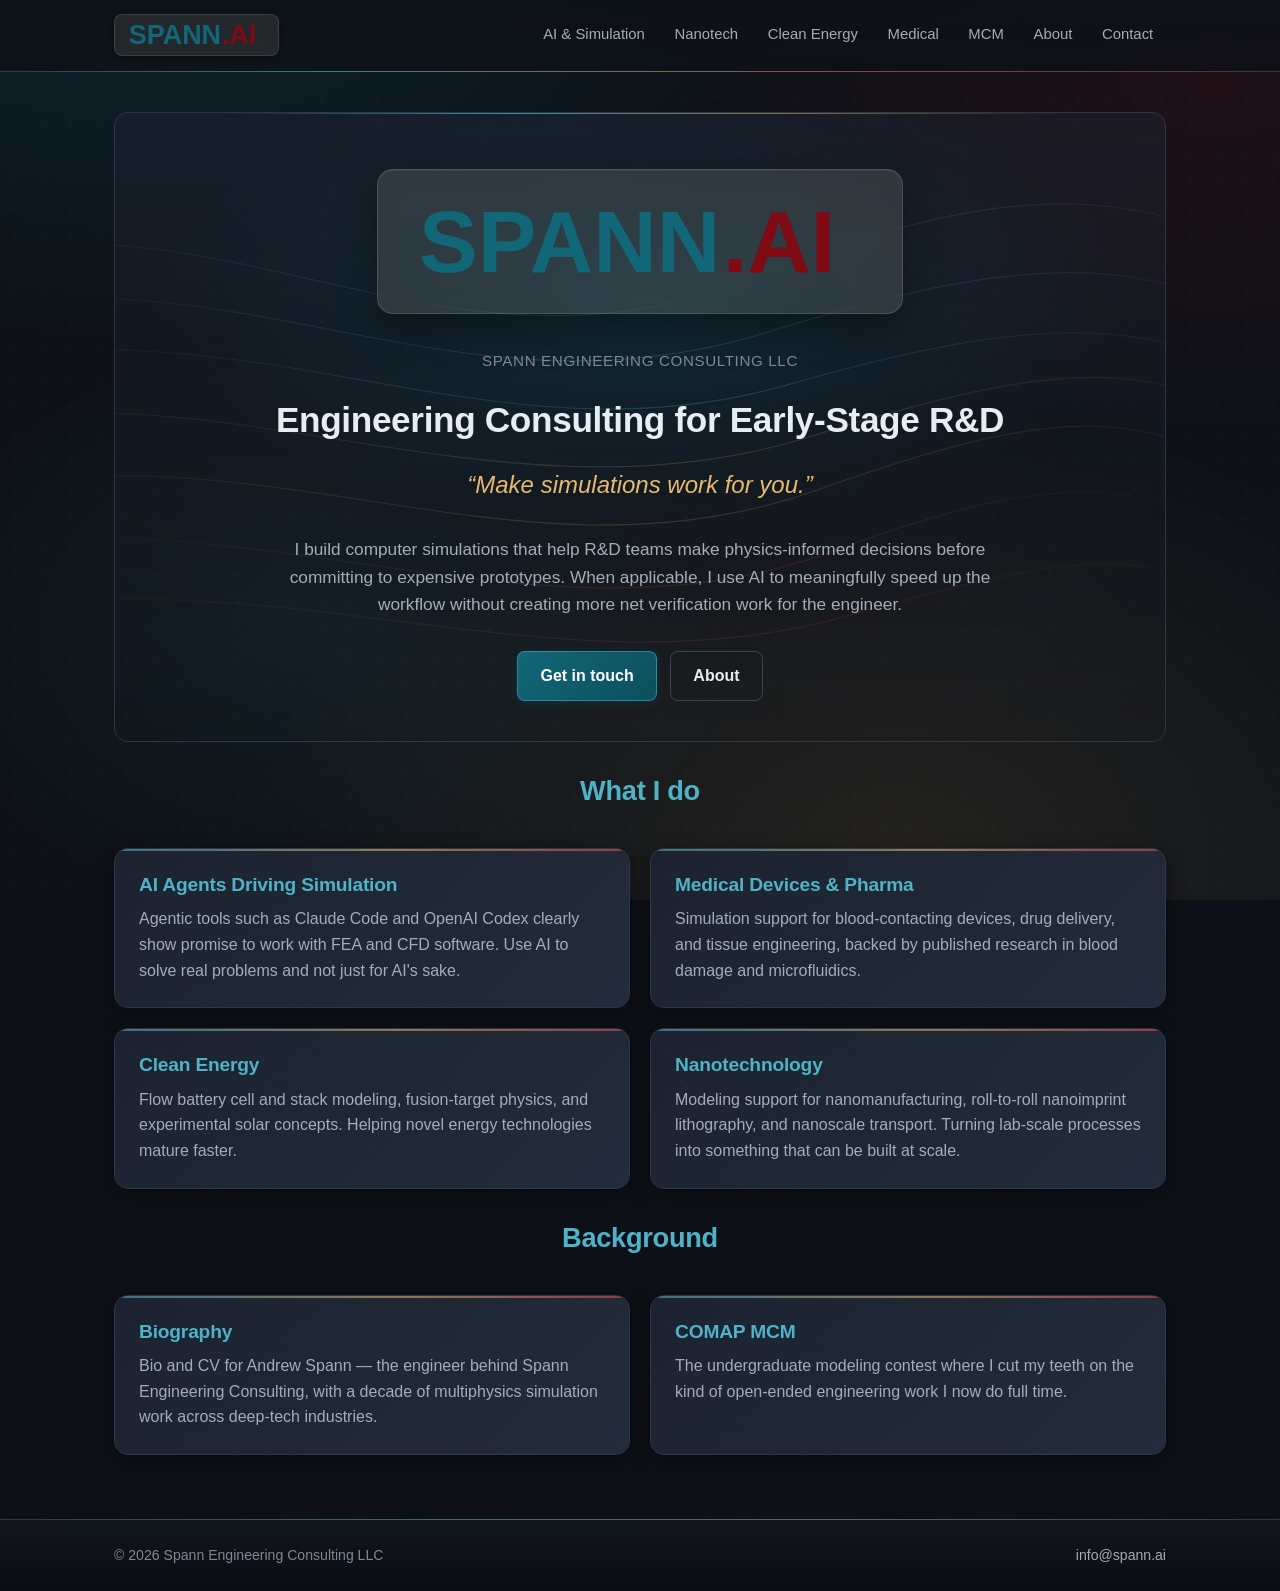
==== index.html @ ead21c47 "Add files via upload Spann.ai website First Version" ====
<!DOCTYPE html>
<html lang="en">
<head>
  <meta charset="UTF-8">
  <meta name="viewport" content="width=device-width, initial-scale=1.0">
  <meta name="description" content="Spann Engineering Consulting LLC offers engineering consulting services creating computer simulations for early-stage R&D. Make simulations work for you.">
  <title>Spann Engineering Consulting LLC &mdash; Simulations for Early-Stage R&amp;D</title>
  <link rel="icon" type="image/svg+xml" href="assets/favicon.svg">
  <link rel="stylesheet" href="css/style.css">
</head>
<body>
  <header class="site-header">
    <div class="header-inner">
      <a href="index.html" class="logo-link" aria-label="Spann Engineering home">
        <img src="assets/logo.svg" alt="SPANN.AI">
      </a>
      <nav class="primary" aria-label="Primary">
        <a href="ai-simulation.html">AI &amp; Simulation</a>
        <a href="nanotechnology.html">Nanotech</a>
        <a href="energy.html">Clean Energy</a>
        <a href="medical.html">Medical</a>
        <a href="mcm.html">MCM</a>
        <a href="about.html">About</a>
        <a href="contact.html">Contact</a>
      </nav>
    </div>
  </header>

  <main>
    <section class="hero">
      <div class="hero-logo-wrap">
        <img src="assets/logo.svg" alt="SPANN.AI logo" class="hero-logo">
      </div>
      <p class="legal-name">Spann Engineering Consulting LLC</p>
      <h1>Engineering Consulting for Early-Stage R&amp;D</h1>
      <p class="tagline">&ldquo;Make simulations work for you.&rdquo;</p>
      <p class="intro">
        I build computer simulations that help R&amp;D teams make physics-informed decisions 
		before committing to expensive prototypes. When applicable, I use AI to meaningfully
		speed up the workflow without creating more net verification work for the engineer.
      </p>
      <div class="btn-row" style="justify-content: center;">
        <a href="contact.html" class="btn">Get in touch</a>
        <a href="about.html" class="btn secondary">About</a>
      </div>
    </section>

    <section>
      <h2 style="text-align: center;">What I do</h2>
      <div class="card-grid cols-2">
        <a href="ai-simulation.html" class="card">
          <span class="card-top" aria-hidden="true"></span>
          <h3>AI Agents Driving Simulation</h3>
          <p>Agentic tools such as Claude Code and OpenAI Codex clearly show promise 
		  to work with FEA and CFD software. Use AI to solve real problems and not just for AI's sake.</p>
        </a>
        <a href="medical.html" class="card">
          <span class="card-top" aria-hidden="true"></span>
          <h3>Medical Devices &amp; Pharma</h3>
          <p>Simulation support for blood-contacting devices, drug delivery,
          and tissue engineering, backed by published research in blood damage
          and microfluidics.</p>
        </a>
        <a href="energy.html" class="card">
          <span class="card-top" aria-hidden="true"></span>
          <h3>Clean Energy</h3>
          <p>Flow battery cell and stack modeling, fusion-target physics, and
          experimental solar concepts. Helping novel energy technologies
          mature faster.</p>
        </a>
        <a href="nanotechnology.html" class="card">
          <span class="card-top" aria-hidden="true"></span>
          <h3>Nanotechnology</h3>
          <p>Modeling support for nanomanufacturing, roll-to-roll nanoimprint
          lithography, and nanoscale transport. Turning lab-scale
          processes into something that can be built at scale.</p>
        </a>
      </div>
    </section>

    <section>
      <h2 style="text-align: center;">Background</h2>
      <div class="card-grid cols-2">
        <a href="about.html" class="card">
          <span class="card-top" aria-hidden="true"></span>
          <h3>Biography</h3>
          <p>Bio and CV for Andrew Spann &mdash; the engineer behind Spann
          Engineering Consulting, with a decade of multiphysics simulation
          work across deep-tech industries.</p>
        </a>
        <a href="mcm.html" class="card">
          <span class="card-top" aria-hidden="true"></span>
          <h3>COMAP MCM</h3>
          <p>The undergraduate modeling contest where I cut my teeth on the
          kind of open-ended engineering work I now do full time.</p>
        </a>
      </div>
    </section>
  </main>

  <footer class="site-footer">
    <div class="footer-inner">
      <span>&copy; 2026 Spann Engineering Consulting LLC</span>
      <a href="mailto:info@spann.ai">info@spann.ai</a>
    </div>
  </footer>
</body>
</html>
---- css/style.css ----
:root {
  --bg: #0d1117;
  --bg-deep: #080b10;
  --bg-elevated: #161b22;
  --bg-card: #1c2230;
  --bg-card-grad: #232c3a;
  --bg-hover: #28303f;
  --border: #2d3748;
  --border-light: #3a4556;
  --text: #e6edf3;
  --text-muted: #a3adba;
  --text-dim: #7d8896;
  --brand-teal: #116677;
  --brand-teal-bright: #4FB3C7;
  --brand-red: #800A14;
  --brand-red-bright: #E54B5C;
  --accent: #E8B86D;
  --accent-dim: #b8924f;
  --max-width: 1100px;
  --radius: 8px;
  --radius-lg: 14px;
  --shadow-card: 0 6px 20px rgba(0, 0, 0, 0.45);
  --shadow-card-hover: 0 10px 30px rgba(79, 179, 199, 0.18), 0 4px 12px rgba(0, 0, 0, 0.5);
}

* { box-sizing: border-box; margin: 0; padding: 0; }

html { scroll-behavior: smooth; }

body {
  background-color: var(--bg);
  /* Layered backgrounds: subtle dot grid + multi-color gradient mesh */
  background-image:
    url("data:image/svg+xml;utf8,<svg xmlns='http://www.w3.org/2000/svg' width='28' height='28'><circle cx='14' cy='14' r='0.7' fill='%234FB3C7' opacity='0.18'/></svg>"),
    radial-gradient(ellipse 1100px 700px at 12% -8%, rgba(17, 102, 119, 0.22), transparent 60%),
    radial-gradient(ellipse 900px 600px at 95% 8%, rgba(128, 10, 20, 0.16), transparent 60%),
    radial-gradient(ellipse 1000px 700px at 70% 95%, rgba(232, 184, 109, 0.10), transparent 65%),
    radial-gradient(ellipse 700px 500px at 25% 70%, rgba(79, 179, 199, 0.08), transparent 60%);
  background-attachment: fixed;
  color: var(--text);
  font-family: -apple-system, BlinkMacSystemFont, "Segoe UI", Roboto, "Helvetica Neue", Arial, sans-serif;
  line-height: 1.6;
  min-height: 100vh;
  display: flex;
  flex-direction: column;
}

a {
  color: var(--brand-teal-bright);
  text-decoration: none;
  transition: color 0.15s ease;
}
a:hover { color: var(--accent); text-decoration: underline; }

h1, h2, h3, h4 {
  color: var(--text);
  line-height: 1.25;
  font-weight: 700;
  letter-spacing: -0.01em;
}

h1 { font-size: 2.4rem; margin-bottom: 1rem; }
h2 { font-size: 1.7rem; margin: 2rem 0 1rem; color: var(--brand-teal-bright); }
h3 { font-size: 1.2rem; margin: 1.5rem 0 0.6rem; color: var(--accent); }

p { margin-bottom: 1rem; color: var(--text-muted); }

ul, ol { margin: 0.5rem 0 1.2rem 1.4rem; color: var(--text-muted); }
li { margin-bottom: 0.4rem; }

code {
  background: var(--bg-elevated);
  border: 1px solid var(--border);
  border-radius: 4px;
  padding: 0.1em 0.4em;
  font-family: "SF Mono", Consolas, "Liberation Mono", Menlo, monospace;
  font-size: 0.92em;
  color: var(--accent);
}

/* Header / Nav */
.site-header {
  border-bottom: 1px solid var(--border);
  background: linear-gradient(180deg, rgba(13, 17, 23, 0.88), rgba(13, 17, 23, 0.78));
  backdrop-filter: blur(10px);
  -webkit-backdrop-filter: blur(10px);
  position: sticky;
  top: 0;
  z-index: 50;
  /* thin gradient accent line under header */
  box-shadow: 0 1px 0 0 transparent;
}
.site-header::after {
  content: "";
  position: absolute;
  left: 0; right: 0; bottom: -1px;
  height: 1px;
  background: linear-gradient(90deg, transparent, rgba(79, 179, 199, 0.5), rgba(232, 184, 109, 0.4), rgba(229, 75, 92, 0.4), transparent);
}

.header-inner {
  max-width: var(--max-width);
  margin: 0 auto;
  padding: 0.9rem 1.5rem;
  display: flex;
  align-items: center;
  justify-content: space-between;
  flex-wrap: wrap;
  gap: 1rem;
}

/* Subtle frosted backdrop: semi-transparent cream tint over the dark page,
   with a soft blur of the pattern behind. Just enough to lift the dark
   brand colors off the near-black background. */
.logo-link {
  display: inline-flex;
  align-items: center;
  text-decoration: none;
  background: rgba(245, 238, 220, 0.10);
  -webkit-backdrop-filter: blur(6px);
  backdrop-filter: blur(6px);
  padding: 5px 11px;
  border-radius: 8px;
  border: 1px solid rgba(245, 238, 220, 0.12);
  box-shadow: 0 2px 6px rgba(0, 0, 0, 0.35);
  transition: background 0.18s ease, border-color 0.18s ease, transform 0.15s ease;
}
.logo-link:hover {
  text-decoration: none;
  background: rgba(245, 238, 220, 0.18);
  border-color: rgba(245, 238, 220, 0.22);
  transform: translateY(-1px);
}
.logo-link img { height: 30px; width: auto; display: block; }

nav.primary {
  display: flex;
  flex-wrap: wrap;
  gap: 0.25rem;
}

nav.primary a {
  color: var(--text-muted);
  font-size: 0.93rem;
  font-weight: 500;
  padding: 0.45rem 0.8rem;
  border-radius: 6px;
  transition: color 0.15s ease, background 0.15s ease;
}
nav.primary a:hover {
  color: var(--text);
  background: var(--bg-card);
  text-decoration: none;
}
nav.primary a.active {
  color: var(--brand-teal-bright);
  background: var(--bg-card);
}

/* Layout */
main {
  flex: 1;
  max-width: var(--max-width);
  width: 100%;
  margin: 0 auto;
  padding: 2.5rem 1.5rem 3rem;
  position: relative;
}

/* Hero (landing page) */
.hero {
  position: relative;
  text-align: center;
  padding: 3.5rem 1rem 2.5rem;
  margin-bottom: 1rem;
  border-radius: var(--radius-lg);
  overflow: hidden;
  background:
    radial-gradient(ellipse 700px 320px at 50% 30%, rgba(17, 102, 119, 0.22), transparent 70%),
    linear-gradient(180deg, rgba(28, 34, 48, 0.55), rgba(13, 17, 23, 0.0));
  border: 1px solid var(--border);
}
/* Decorative flow pattern behind the hero */
.hero::before {
  content: "";
  position: absolute;
  inset: 0;
  background-image: url("../assets/pattern-flow.svg");
  background-size: cover;
  background-position: center;
  opacity: 0.45;
  pointer-events: none;
  z-index: 0;
}
/* Soft top-edge gradient accent */
.hero::after {
  content: "";
  position: absolute;
  left: 10%; right: 10%; top: 0;
  height: 1px;
  background: linear-gradient(90deg, transparent, rgba(79, 179, 199, 0.7), rgba(232, 184, 109, 0.5), transparent);
}
.hero > * { position: relative; z-index: 1; }

/* Hero logo sits on a semi-transparent cream wash with a backdrop blur —
   subtle enough to feel like the logo is on the dark page, opaque enough
   that the dark brand colors (#116677 SPANN, #800A14 .AI) still read. */
.hero-logo-wrap {
  display: inline-block;
  background: rgba(245, 238, 220, 0.12);
  -webkit-backdrop-filter: blur(10px);
  backdrop-filter: blur(10px);
  border: 1px solid rgba(245, 238, 220, 0.14);
  border-radius: 16px;
  padding: 1.4rem 2rem;
  margin: 0 auto 1.75rem;
  box-shadow:
    0 14px 38px rgba(0, 0, 0, 0.4),
    inset 0 1px 0 rgba(255, 255, 255, 0.06);
}
.hero-logo {
  max-width: 460px;
  width: 100%;
  height: auto;
  display: block;
}
.hero h1 {
  font-size: 2.2rem;
  margin-bottom: 0.5rem;
  color: var(--text);
}
.hero .legal-name {
  color: var(--text-dim);
  font-size: 0.95rem;
  letter-spacing: 0.04em;
  text-transform: uppercase;
  margin-bottom: 1.5rem;
}
.tagline {
  font-size: 1.5rem;
  color: var(--accent);
  font-style: italic;
  margin: 1.5rem 0 2rem;
  font-weight: 500;
}
.intro {
  max-width: 720px;
  margin: 0 auto 2rem;
  font-size: 1.08rem;
  color: var(--text-muted);
}

/* Service cards grid (landing) */
.card-grid {
  display: grid;
  grid-template-columns: repeat(auto-fit, minmax(260px, 1fr));
  gap: 1.25rem;
  margin: 2.5rem 0 1rem;
}
/* Locked 2-column variant — used for the 2x2 "What I do" grid and the
   2-card "Background" row on the landing page. Collapses to a single
   column on narrow viewports for readability. */
.card-grid.cols-2 {
  grid-template-columns: repeat(2, minmax(0, 1fr));
}
@media (max-width: 600px) {
  .card-grid.cols-2 { grid-template-columns: 1fr; }
}

.card {
  position: relative;
  background:
    linear-gradient(135deg, var(--bg-card) 0%, var(--bg-card-grad) 100%);
  border: 1px solid var(--border);
  border-radius: var(--radius-lg);
  padding: 1.5rem;
  transition: transform 0.2s ease, border-color 0.2s ease, box-shadow 0.25s ease;
  display: block;
  color: inherit;
  text-decoration: none;
  box-shadow: var(--shadow-card);
  overflow: hidden;
  isolation: isolate; /* keep ::before/::after stacking clean */
}
/* Faint mesh texture inside cards */
.card::before {
  content: "";
  position: absolute;
  inset: 0;
  background-image: url("../assets/pattern-mesh.svg");
  background-size: 60px 52px;
  opacity: 0.18;
  pointer-events: none;
  z-index: 0;
  mask-image: linear-gradient(135deg, rgba(0,0,0,0.9), rgba(0,0,0,0.0) 70%);
  -webkit-mask-image: linear-gradient(135deg, rgba(0,0,0,0.9), rgba(0,0,0,0.0) 70%);
}
/* Hover highlight: a soft warm radial wash from top-right */
.card::after {
  content: "";
  position: absolute;
  inset: 0;
  background:
    radial-gradient(circle at 85% 0%, rgba(232, 184, 109, 0.14), transparent 55%),
    radial-gradient(circle at 0% 100%, rgba(79, 179, 199, 0.10), transparent 55%);
  opacity: 0;
  transition: opacity 0.25s ease;
  pointer-events: none;
  z-index: 0;
}
.card > * { position: relative; z-index: 1; }

.card:hover {
  text-decoration: none;
  transform: translateY(-3px);
  border-color: rgba(79, 179, 199, 0.65);
  box-shadow: var(--shadow-card-hover);
}
.card:hover::after { opacity: 1; }
.card h3 {
  margin-top: 0;
  color: var(--brand-teal-bright);
  transition: color 0.2s ease;
}
.card:hover h3 { color: var(--accent); }
.card p { color: var(--text-muted); margin-bottom: 0; }

/* Top gradient accent bar — a real element, since CSS pseudos are already
   used for the mesh texture and the hover wash. */
.card { background-clip: padding-box; }
.card-top {
  position: absolute;
  top: 0; left: 0; right: 0;
  height: 2px;
  background: linear-gradient(90deg, var(--brand-teal-bright), var(--accent) 55%, var(--brand-red-bright));
  opacity: 0.55;
  transition: opacity 0.2s ease;
  z-index: 2;
}
.card:hover .card-top { opacity: 1; }

/* Subpages */
.page-header {
  position: relative;
  border-bottom: 1px solid var(--border);
  padding: 0.4rem 1.5rem 1.4rem 1.5rem;
  margin: 0 -1.5rem 2rem -1.5rem;
  overflow: hidden;
}
.page-header::before {
  content: "";
  position: absolute;
  inset: 0;
  background-image: url("../assets/pattern-flow.svg");
  background-size: cover;
  background-position: center;
  opacity: 0.22;
  pointer-events: none;
  z-index: 0;
  mask-image: linear-gradient(180deg, rgba(0,0,0,1), rgba(0,0,0,0.0) 95%);
  -webkit-mask-image: linear-gradient(180deg, rgba(0,0,0,1), rgba(0,0,0,0.0) 95%);
}
.page-header > * { position: relative; z-index: 1; }

.page-header .eyebrow {
  color: var(--brand-red-bright);
  font-size: 0.85rem;
  font-weight: 600;
  letter-spacing: 0.1em;
  text-transform: uppercase;
  margin-bottom: 0.4rem;
}
.page-header h1 { margin-bottom: 0.4rem; }
.page-header .lead {
  font-size: 1.1rem;
  color: var(--text-muted);
  max-width: 720px;
}

.content {
  max-width: 760px;
}

.content section {
  margin-bottom: 2rem;
}

/* Highlight panel */
.panel {
  position: relative;
  background: linear-gradient(135deg, var(--bg-card), var(--bg-card-grad));
  border: 1px solid var(--border);
  border-left: 4px solid var(--brand-teal-bright);
  border-radius: var(--radius);
  padding: 1.2rem 1.4rem;
  margin: 1.5rem 0;
  box-shadow: 0 4px 12px rgba(0, 0, 0, 0.3);
  overflow: hidden;
}
.panel::before {
  content: "";
  position: absolute;
  inset: 0;
  background-image: url("../assets/pattern-mesh.svg");
  background-size: 60px 52px;
  opacity: 0.12;
  pointer-events: none;
  z-index: 0;
  mask-image: linear-gradient(135deg, rgba(0,0,0,0.9), rgba(0,0,0,0.0) 80%);
  -webkit-mask-image: linear-gradient(135deg, rgba(0,0,0,0.9), rgba(0,0,0,0.0) 80%);
}
.panel > * { position: relative; z-index: 1; }

.panel.accent { border-left-color: var(--accent); }
.panel.red { border-left-color: var(--brand-red-bright); }
.panel h3 { margin-top: 0; }
.panel p:last-child { margin-bottom: 0; }

/* Citation line inside a highlight panel */
.cite {
  font-size: 0.84rem;
  line-height: 1.5;
  color: var(--text-dim);
  margin-top: 0.7rem;
  padding-top: 0.6rem;
  border-top: 1px solid var(--border);
}
.cite em { color: var(--text-muted); }

/* CV / list blocks */
.cv-block {
  margin-bottom: 1.8rem;
}
.cv-block h3 {
  border-bottom: 1px solid var(--border);
  padding-bottom: 0.4rem;
  margin-bottom: 0.8rem;
  color: var(--brand-teal-bright);
}
.cv-entry {
  margin-bottom: 0.9rem;
}
.cv-entry .role {
  font-weight: 600;
  color: var(--text);
}
.cv-entry .meta {
  color: var(--text-dim);
  font-size: 0.9rem;
  margin-bottom: 0.2rem;
}

/* Contact */
.contact-card {
  position: relative;
  background: linear-gradient(135deg, var(--bg-card), var(--bg-card-grad));
  border: 1px solid var(--border);
  border-radius: var(--radius-lg);
  padding: 2rem;
  text-align: center;
  max-width: 520px;
  margin: 2rem auto;
  box-shadow: var(--shadow-card);
  overflow: hidden;
}
.contact-card::before {
  content: "";
  position: absolute;
  inset: 0;
  background-image: url("../assets/pattern-mesh.svg");
  background-size: 60px 52px;
  opacity: 0.15;
  pointer-events: none;
  mask-image: radial-gradient(circle at 50% 0%, rgba(0,0,0,0.85), rgba(0,0,0,0.0) 75%);
  -webkit-mask-image: radial-gradient(circle at 50% 0%, rgba(0,0,0,0.85), rgba(0,0,0,0.0) 75%);
}
.contact-card > * { position: relative; z-index: 1; }
.contact-card .email {
  display: inline-block;
  font-size: 1.4rem;
  font-weight: 600;
  color: var(--brand-teal-bright);
  margin: 1rem 0;
  word-break: break-all;
}
.contact-card .email:hover { color: var(--accent); }

/* Footer */
.site-footer {
  position: relative;
  border-top: 1px solid var(--border);
  background: linear-gradient(180deg, rgba(22, 27, 34, 0.6), rgba(8, 11, 16, 0.85));
  margin-top: auto;
}
.site-footer::before {
  content: "";
  position: absolute;
  left: 0; right: 0; top: -1px;
  height: 1px;
  background: linear-gradient(90deg, transparent, rgba(79, 179, 199, 0.4), rgba(232, 184, 109, 0.3), transparent);
}
.footer-inner {
  max-width: var(--max-width);
  margin: 0 auto;
  padding: 1.5rem;
  display: flex;
  flex-wrap: wrap;
  justify-content: space-between;
  align-items: center;
  gap: 1rem;
  color: var(--text-dim);
  font-size: 0.88rem;
}
.footer-inner a { color: var(--text-muted); }

/* Buttons / inline actions */
.btn {
  display: inline-block;
  background: linear-gradient(135deg, var(--brand-teal), #0d4f5d);
  color: #fff;
  padding: 0.7rem 1.4rem;
  border-radius: var(--radius);
  font-weight: 600;
  border: 1px solid rgba(79, 179, 199, 0.5);
  transition: background 0.18s ease, transform 0.15s ease, box-shadow 0.18s ease, border-color 0.18s ease;
  box-shadow: 0 2px 8px rgba(17, 102, 119, 0.25);
}
.btn:hover {
  background: linear-gradient(135deg, var(--brand-teal-bright), var(--brand-teal));
  color: #0d1117;
  text-decoration: none;
  transform: translateY(-1px);
  box-shadow: 0 4px 14px rgba(79, 179, 199, 0.35);
  border-color: var(--brand-teal-bright);
}
.btn.secondary {
  background: transparent;
  color: var(--text);
  border-color: var(--border-light);
  box-shadow: none;
}
.btn.secondary:hover {
  background: var(--bg-card);
  color: var(--accent);
  border-color: var(--accent);
  box-shadow: 0 4px 14px rgba(232, 184, 109, 0.2);
}

.btn-row {
  display: flex;
  flex-wrap: wrap;
  gap: 0.8rem;
  margin-top: 1.5rem;
}

/* Inline tags / chips */
.chip {
  display: inline-block;
  background: linear-gradient(135deg, var(--bg-elevated), var(--bg-card));
  border: 1px solid var(--border);
  border-radius: 999px;
  padding: 0.2rem 0.7rem;
  font-size: 0.82rem;
  color: var(--text-muted);
  margin: 0.15rem 0.2rem 0.15rem 0;
}

/* Code example block */
pre {
  background: var(--bg-elevated);
  border: 1px solid var(--border);
  border-radius: var(--radius);
  padding: 1rem 1.2rem;
  overflow-x: auto;
  font-size: 0.9rem;
  margin: 1rem 0;
  line-height: 1.5;
}
pre code {
  background: transparent;
  border: none;
  padding: 0;
  color: var(--text-muted);
}

/* Mobile */
@media (max-width: 640px) {
  h1 { font-size: 1.8rem; }
  .hero h1 { font-size: 1.6rem; }
  .tagline { font-size: 1.2rem; }
  main { padding: 1.5rem 1rem 2rem; }
  .header-inner { padding: 0.7rem 1rem; }
  nav.primary { gap: 0; }
  nav.primary a { padding: 0.4rem 0.55rem; font-size: 0.85rem; }
  .logo-link { padding: 4px 9px; }
  .logo-link img { height: 24px; }
  .hero-logo-wrap { padding: 1rem 1.4rem; border-radius: 12px; }
  .page-header { margin-left: -1rem; margin-right: -1rem; padding-left: 1rem; padding-right: 1rem; }
}

/* Respect reduced motion */
@media (prefers-reduced-motion: reduce) {
  * { transition: none !important; }
}
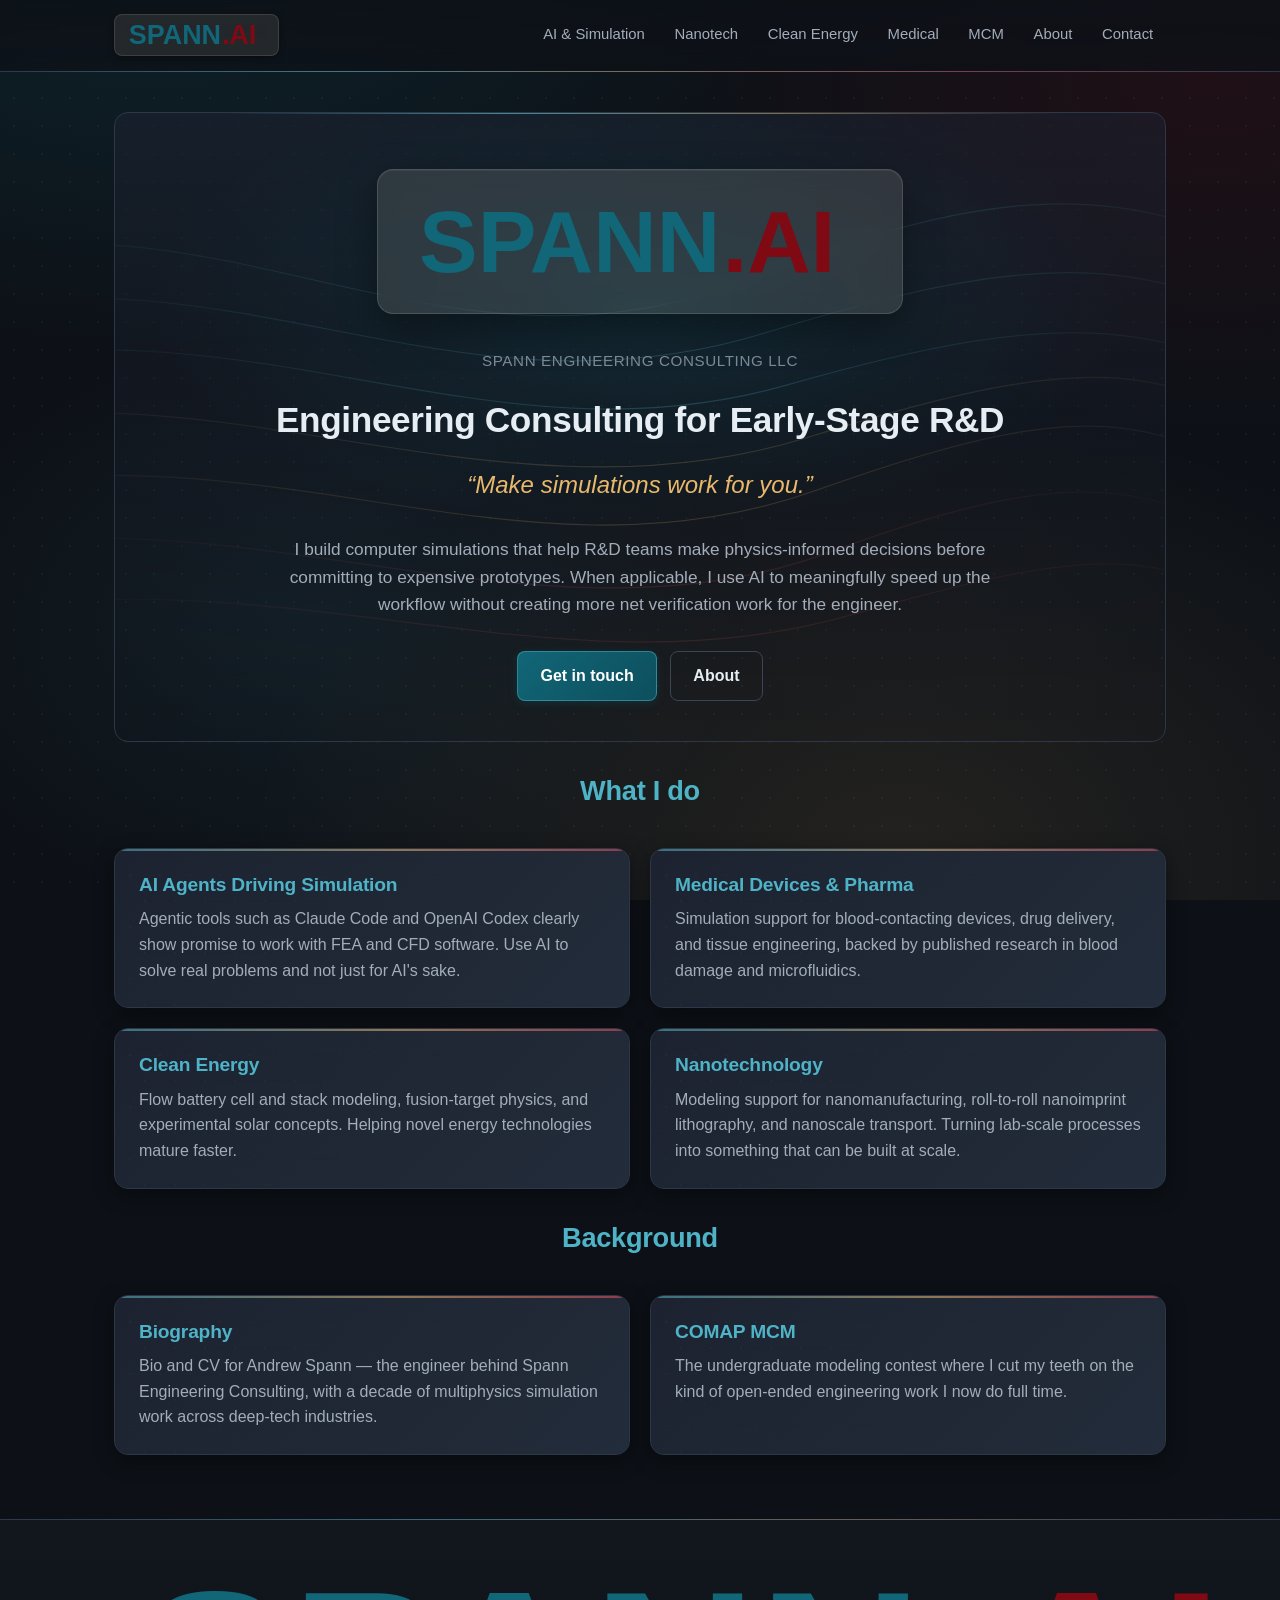
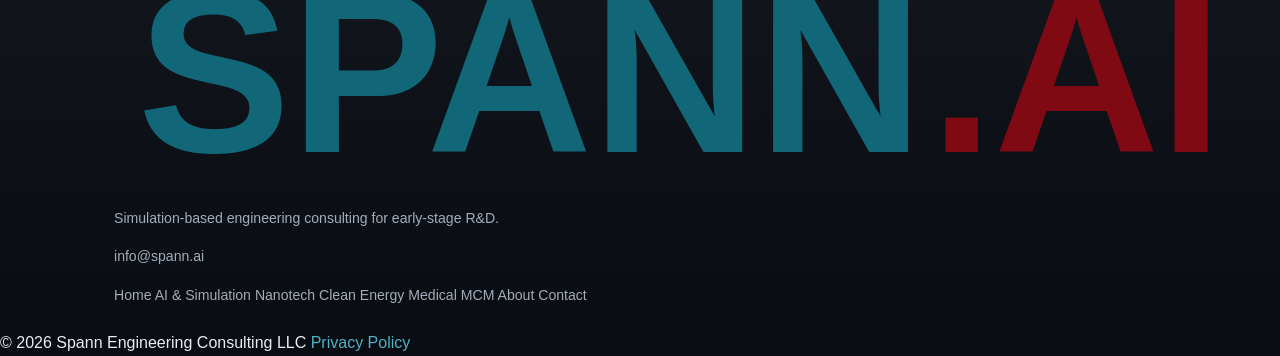
==== commit 36cba260: "Added Privacy Policy and Bottom Navigation Footer" ====
--- a/index.html
+++ b/index.html
@@ -100,8 +100,29 @@
 
   <footer class="site-footer">
     <div class="footer-inner">
-      <span>&copy; 2026 Spann Engineering Consulting LLC</span>
-      <a href="mailto:info@spann.ai">info@spann.ai</a>
+      <div class="footer-brand">
+        <a href="index.html" class="footer-logo" aria-label="Spann Engineering home">
+          <img src="assets/logo.svg" alt="SPANN.AI">
+        </a>
+        <p class="footer-tagline">Simulation-based engineering consulting for early-stage R&amp;D.</p>
+        <a href="mailto:info@spann.ai" class="footer-email">info@spann.ai</a>
+      </div>
+      <nav class="footer-nav" aria-label="Footer">
+        <a href="index.html">Home</a>
+        <a href="ai-simulation.html">AI &amp; Simulation</a>
+        <a href="nanotechnology.html">Nanotech</a>
+        <a href="energy.html">Clean Energy</a>
+        <a href="medical.html">Medical</a>
+        <a href="mcm.html">MCM</a>
+        <a href="about.html">About</a>
+        <a href="contact.html">Contact</a>
+      </nav>
+    </div>
+    <div class="footer-bottom">
+      <div class="footer-bottom-inner">
+        <span>&copy; 2026 Spann Engineering Consulting LLC</span>
+        <a href="privacy.html">Privacy Policy</a>
+      </div>
     </div>
   </footer>
 </body>
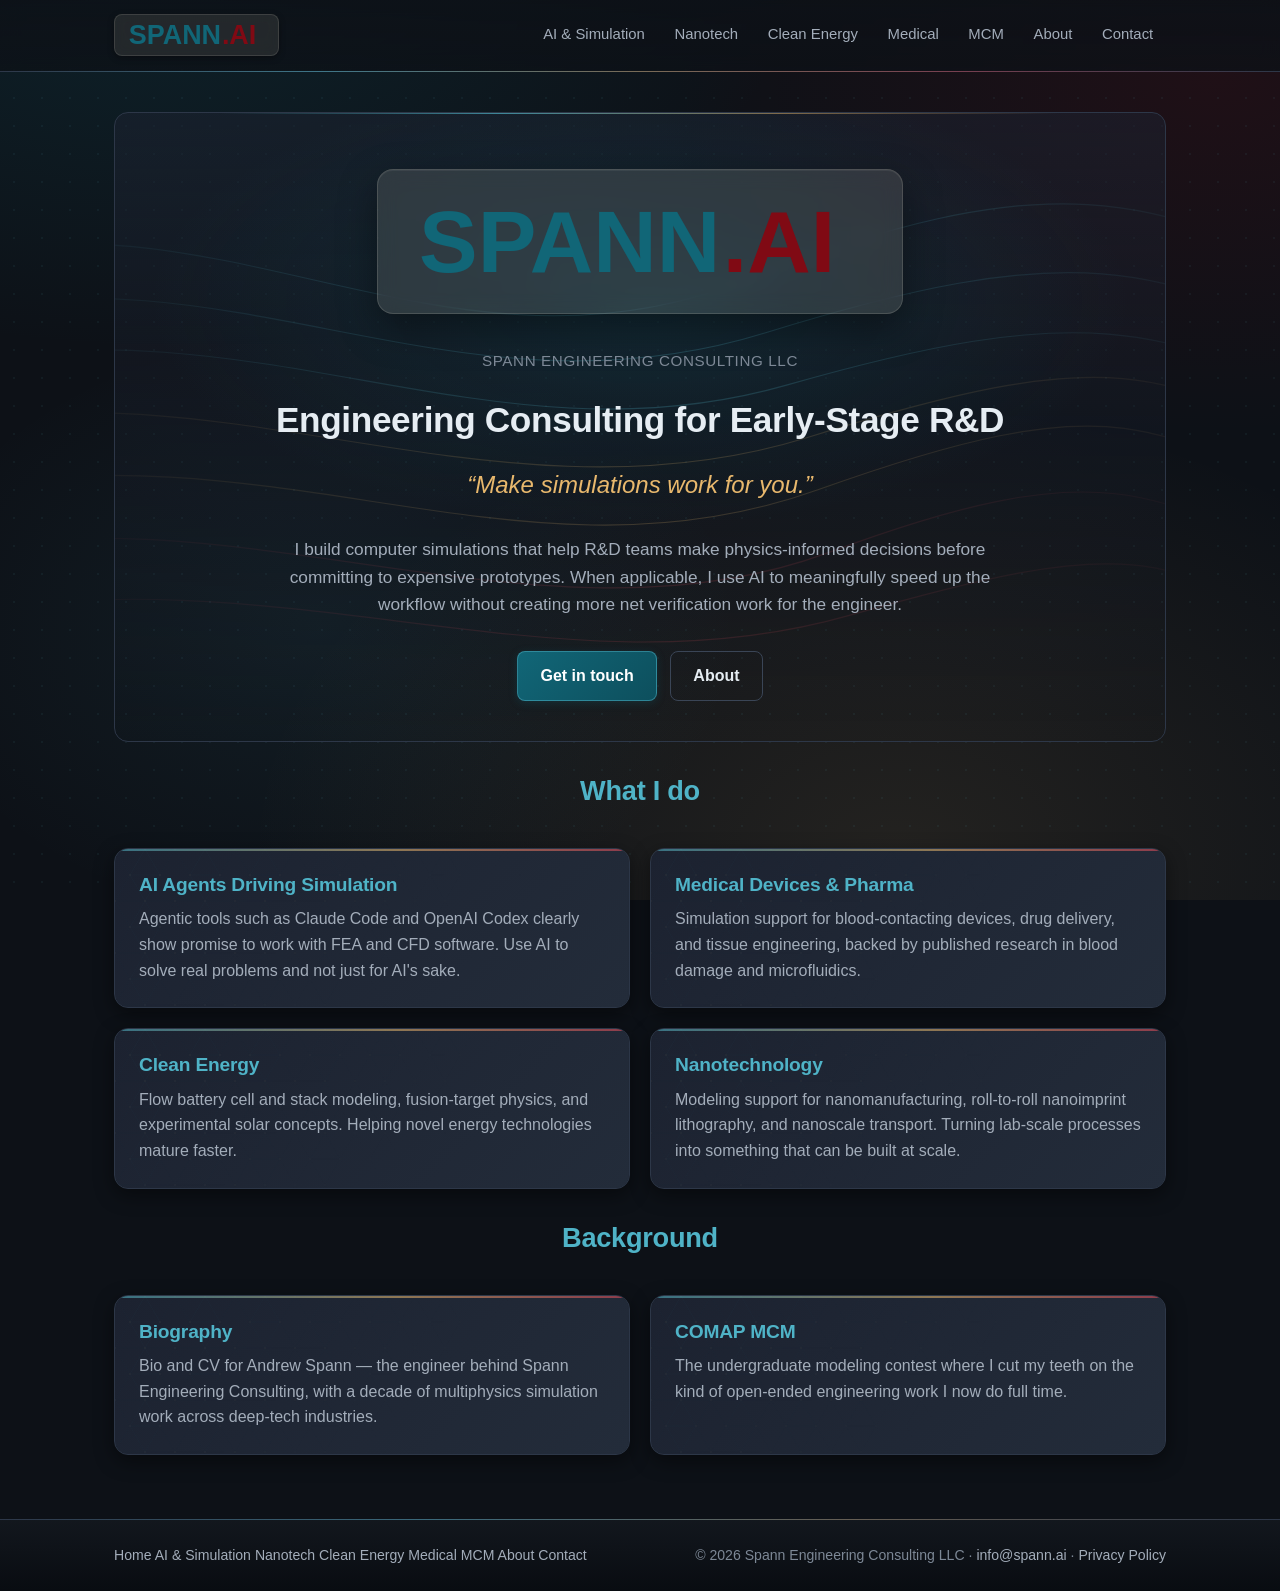
==== commit 3f2f4975: "Fix bottom footer" ====
--- a/index.html
+++ b/index.html
@@ -100,13 +100,6 @@
 
   <footer class="site-footer">
     <div class="footer-inner">
-      <div class="footer-brand">
-        <a href="index.html" class="footer-logo" aria-label="Spann Engineering home">
-          <img src="assets/logo.svg" alt="SPANN.AI">
-        </a>
-        <p class="footer-tagline">Simulation-based engineering consulting for early-stage R&amp;D.</p>
-        <a href="mailto:info@spann.ai" class="footer-email">info@spann.ai</a>
-      </div>
       <nav class="footer-nav" aria-label="Footer">
         <a href="index.html">Home</a>
         <a href="ai-simulation.html">AI &amp; Simulation</a>
@@ -117,10 +110,11 @@
         <a href="about.html">About</a>
         <a href="contact.html">Contact</a>
       </nav>
-    </div>
-    <div class="footer-bottom">
-      <div class="footer-bottom-inner">
+      <div class="footer-meta">
         <span>&copy; 2026 Spann Engineering Consulting LLC</span>
+        <span class="sep" aria-hidden="true">&middot;</span>
+        <a href="mailto:info@spann.ai">info@spann.ai</a>
+        <span class="sep" aria-hidden="true">&middot;</span>
         <a href="privacy.html">Privacy Policy</a>
       </div>
     </div>
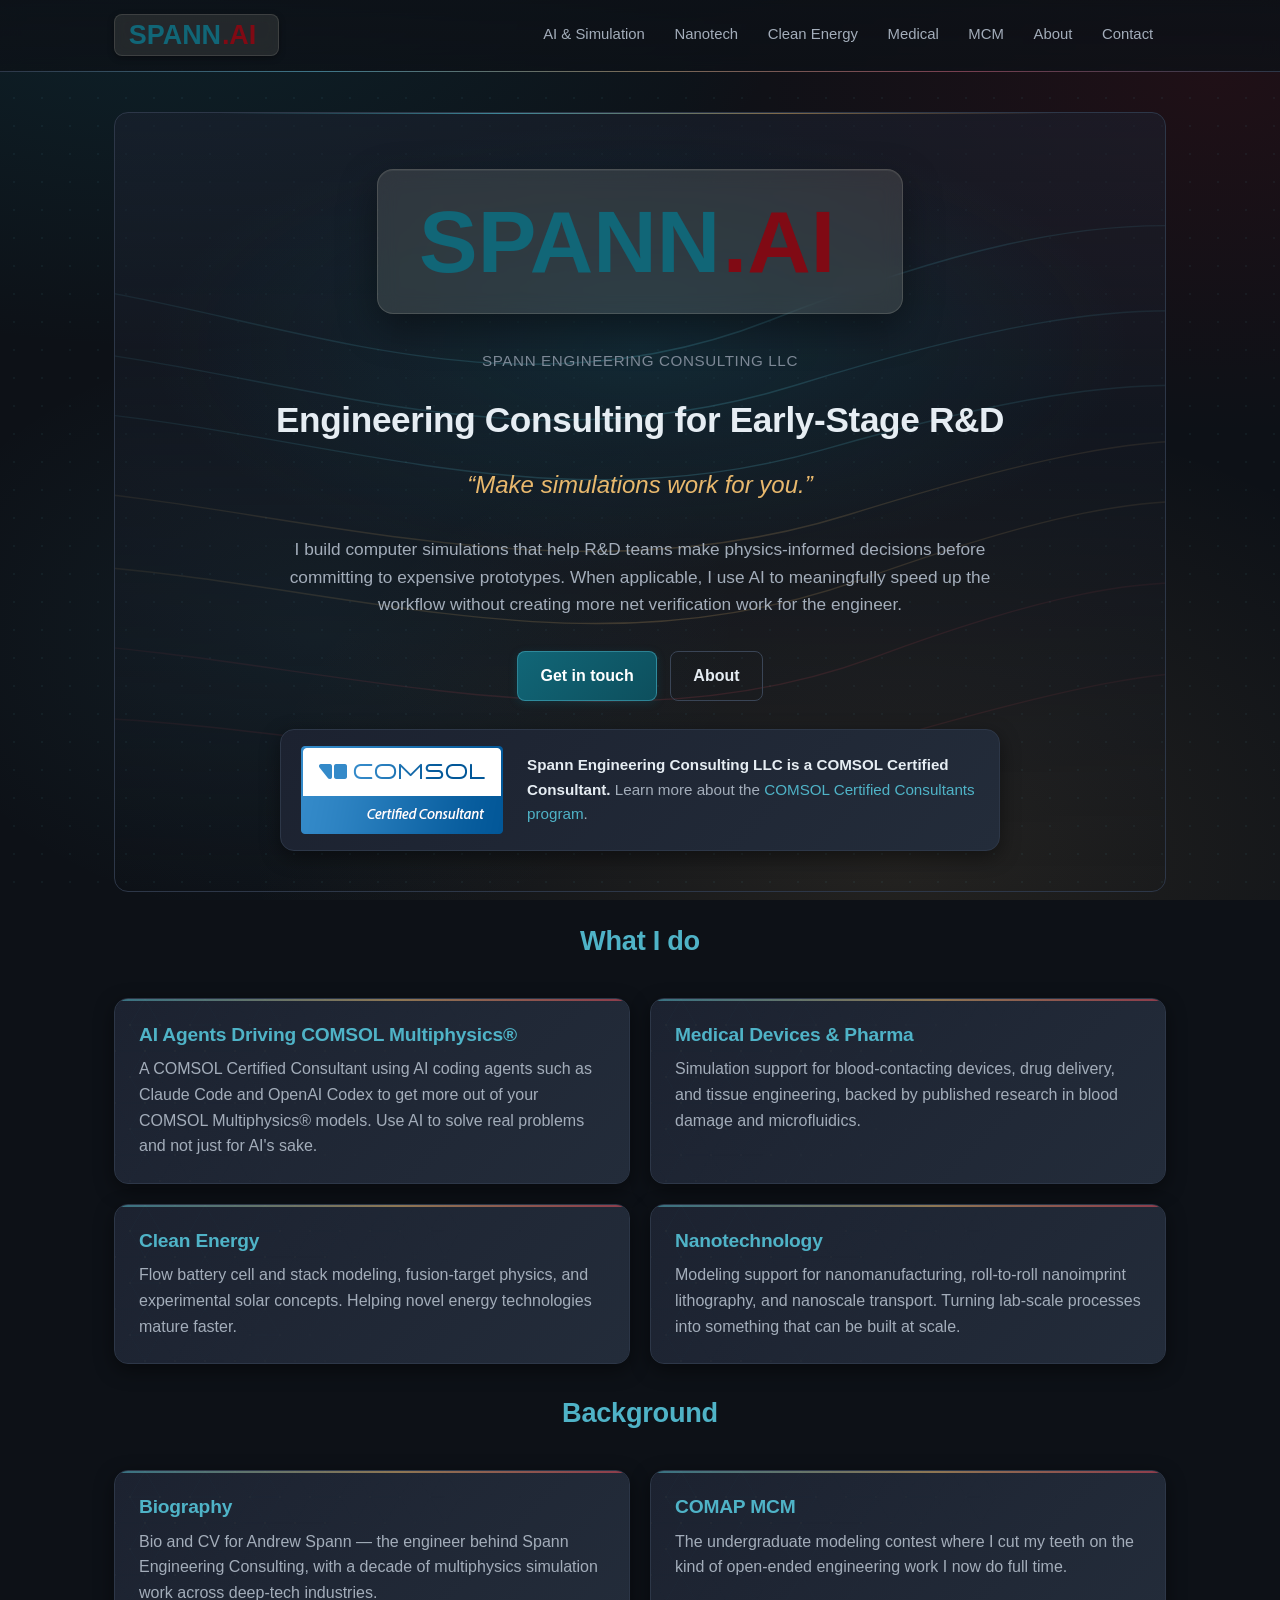
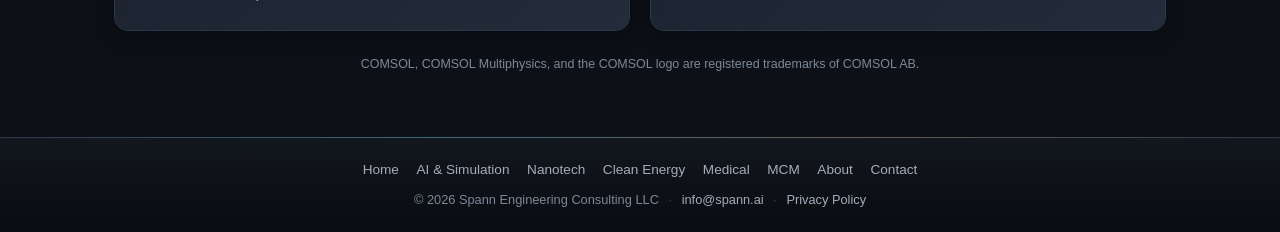
==== commit 6593b854: "COMSOL Certified Consultant Update" ====
--- a/index.html
+++ b/index.html
@@ -3,7 +3,7 @@
 <head>
   <meta charset="UTF-8">
   <meta name="viewport" content="width=device-width, initial-scale=1.0">
-  <meta name="description" content="Spann Engineering Consulting LLC offers engineering consulting services creating computer simulations for early-stage R&D. Make simulations work for you.">
+  <meta name="description" content="Spann Engineering Consulting LLC, a COMSOL Certified Consultant, offers engineering consulting services creating computer simulations for early-stage R&D. Make simulations work for you.">
   <title>Spann Engineering Consulting LLC &mdash; Simulations for Early-Stage R&amp;D</title>
   <link rel="icon" type="image/svg+xml" href="assets/favicon.svg">
   <link rel="stylesheet" href="css/style.css">
@@ -43,6 +43,14 @@
         <a href="contact.html" class="btn">Get in touch</a>
         <a href="about.html" class="btn secondary">About</a>
       </div>
+      <div class="certified">
+        <img src="assets/comsol-certified-consultant.png" alt="COMSOL Certified Consultant" width="202" height="88">
+        <p>
+          <strong>Spann Engineering Consulting LLC is a COMSOL Certified Consultant.</strong>
+          Learn more about the
+          <a href="https://www.comsol.com/partners-consultants/certified-consultants" target="_blank" rel="noopener">COMSOL Certified Consultants program</a>.
+        </p>
+      </div>
     </section>
 
     <section>
@@ -50,9 +58,9 @@
       <div class="card-grid cols-2">
         <a href="ai-simulation.html" class="card">
           <span class="card-top" aria-hidden="true"></span>
-          <h3>AI Agents Driving Simulation</h3>
-          <p>Agentic tools such as Claude Code and OpenAI Codex clearly show promise 
-		  to work with FEA and CFD software. Use AI to solve real problems and not just for AI's sake.</p>
+          <h3>AI Agents Driving COMSOL Multiphysics&reg;</h3>
+          <p>A COMSOL Certified Consultant using AI coding agents such as Claude Code and OpenAI Codex 
+		  to get more out of your COMSOL Multiphysics&reg; models. Use AI to solve real problems and not just for AI's sake.</p>
         </a>
         <a href="medical.html" class="card">
           <span class="card-top" aria-hidden="true"></span>
@@ -96,6 +104,10 @@
         </a>
       </div>
     </section>
+
+    <p class="trademark-note" style="text-align: center;">
+      COMSOL, COMSOL Multiphysics, and the COMSOL logo are registered trademarks of COMSOL AB.
+    </p>
   </main>
 
   <footer class="site-footer">
--- a/css/style.css
+++ b/css/style.css
@@ -499,19 +499,44 @@
   height: 1px;
   background: linear-gradient(90deg, transparent, rgba(79, 179, 199, 0.4), rgba(232, 184, 109, 0.3), transparent);
 }
+/* Compact, understated footer — no logo image; centered link row over a
+   small legal/contact line. */
 .footer-inner {
   max-width: var(--max-width);
   margin: 0 auto;
-  padding: 1.5rem;
+  padding: 1.3rem 1.5rem;
+  display: flex;
+  flex-direction: column;
+  align-items: center;
+  gap: 0.6rem;
+  text-align: center;
+}
+.footer-nav {
   display: flex;
   flex-wrap: wrap;
-  justify-content: space-between;
+  justify-content: center;
+  gap: 0.3rem 1.1rem;
+}
+.footer-nav a {
+  color: var(--text-muted);
+  font-size: 0.85rem;
+}
+.footer-nav a:hover { color: var(--accent); }
+.footer-meta {
+  display: flex;
+  flex-wrap: wrap;
+  justify-content: center;
   align-items: center;
-  gap: 1rem;
+  gap: 0.25rem 0.6rem;
   color: var(--text-dim);
-  font-size: 0.88rem;
-}
-.footer-inner a { color: var(--text-muted); }
+  font-size: 0.8rem;
+}
+.footer-meta a { color: var(--text-muted); }
+.footer-meta a:hover { color: var(--accent); }
+.footer-meta .sep { color: var(--border-light); }
+@media (max-width: 640px) {
+  .footer-meta .sep { display: none; }
+}
 
 /* Buttons / inline actions */
 .btn {
@@ -598,6 +623,98 @@
   .page-header { margin-left: -1rem; margin-right: -1rem; padding-left: 1rem; padding-right: 1rem; }
 }
 
+/* COMSOL Certified Consultant block: provided badge shown unmodified at
+   native size, beside the required program statement + link. */
+.certified {
+  display: flex;
+  flex-wrap: wrap;
+  align-items: center;
+  justify-content: center;
+  gap: 1rem 1.5rem;
+  margin: 1.75rem auto 0;
+  padding: 1rem 1.25rem;
+  max-width: 720px;
+  background: linear-gradient(135deg, var(--bg-card), var(--bg-card-grad));
+  border: 1px solid var(--border);
+  border-radius: var(--radius-lg);
+  box-shadow: var(--shadow-card);
+  text-align: left;
+}
+.certified img {
+  width: 202px;
+  max-width: 100%;
+  height: auto;
+  display: block;
+  flex: 0 0 auto;
+}
+.certified p {
+  margin: 0;
+  color: var(--text-muted);
+  font-size: 0.95rem;
+  flex: 1 1 260px;
+}
+.certified p strong { color: var(--text); }
+
+/* Small trademark attribution line */
+.trademark-note {
+  color: var(--text-dim);
+  font-size: 0.78rem;
+  line-height: 1.5;
+  margin-top: 1.5rem;
+}
+
+/* Event / talk callout */
+.event {
+  position: relative;
+  background: linear-gradient(135deg, var(--bg-card), var(--bg-card-grad));
+  border: 1px solid rgba(232, 184, 109, 0.45);
+  border-radius: var(--radius-lg);
+  padding: 1.5rem 1.6rem;
+  margin: 1.5rem 0;
+  box-shadow: var(--shadow-card-hover);
+}
+.event .eyebrow {
+  color: var(--brand-red-bright);
+  font-size: 0.85rem;
+  font-weight: 600;
+  letter-spacing: 0.1em;
+  text-transform: uppercase;
+  margin-bottom: 0.3rem;
+}
+.event h3 { margin-top: 0; color: var(--text); font-size: 1.25rem; }
+.event .when {
+  color: var(--accent);
+  font-weight: 600;
+  margin-bottom: 0.8rem;
+}
+@media (max-width: 640px) {
+  .certified { text-align: center; }
+}
+
+/* Page header with a headshot (About page) */
+.page-header.with-photo {
+  display: flex;
+  flex-wrap: wrap;
+  align-items: center;
+  gap: 1.25rem 1.75rem;
+}
+.page-header.with-photo .page-header-text {
+  flex: 1 1 320px;
+  min-width: 0;
+}
+.headshot {
+  width: 168px;
+  height: 168px;
+  border-radius: 50%;
+  object-fit: cover;
+  flex: 0 0 auto;
+  border: 3px solid rgba(245, 238, 220, 0.14);
+  box-shadow: 0 10px 28px rgba(0, 0, 0, 0.45);
+}
+@media (max-width: 640px) {
+  .headshot { width: 132px; height: 132px; }
+}
+
 /* Respect reduced motion */
 @media (prefers-reduced-motion: reduce) {
   * { transition: none !important; }
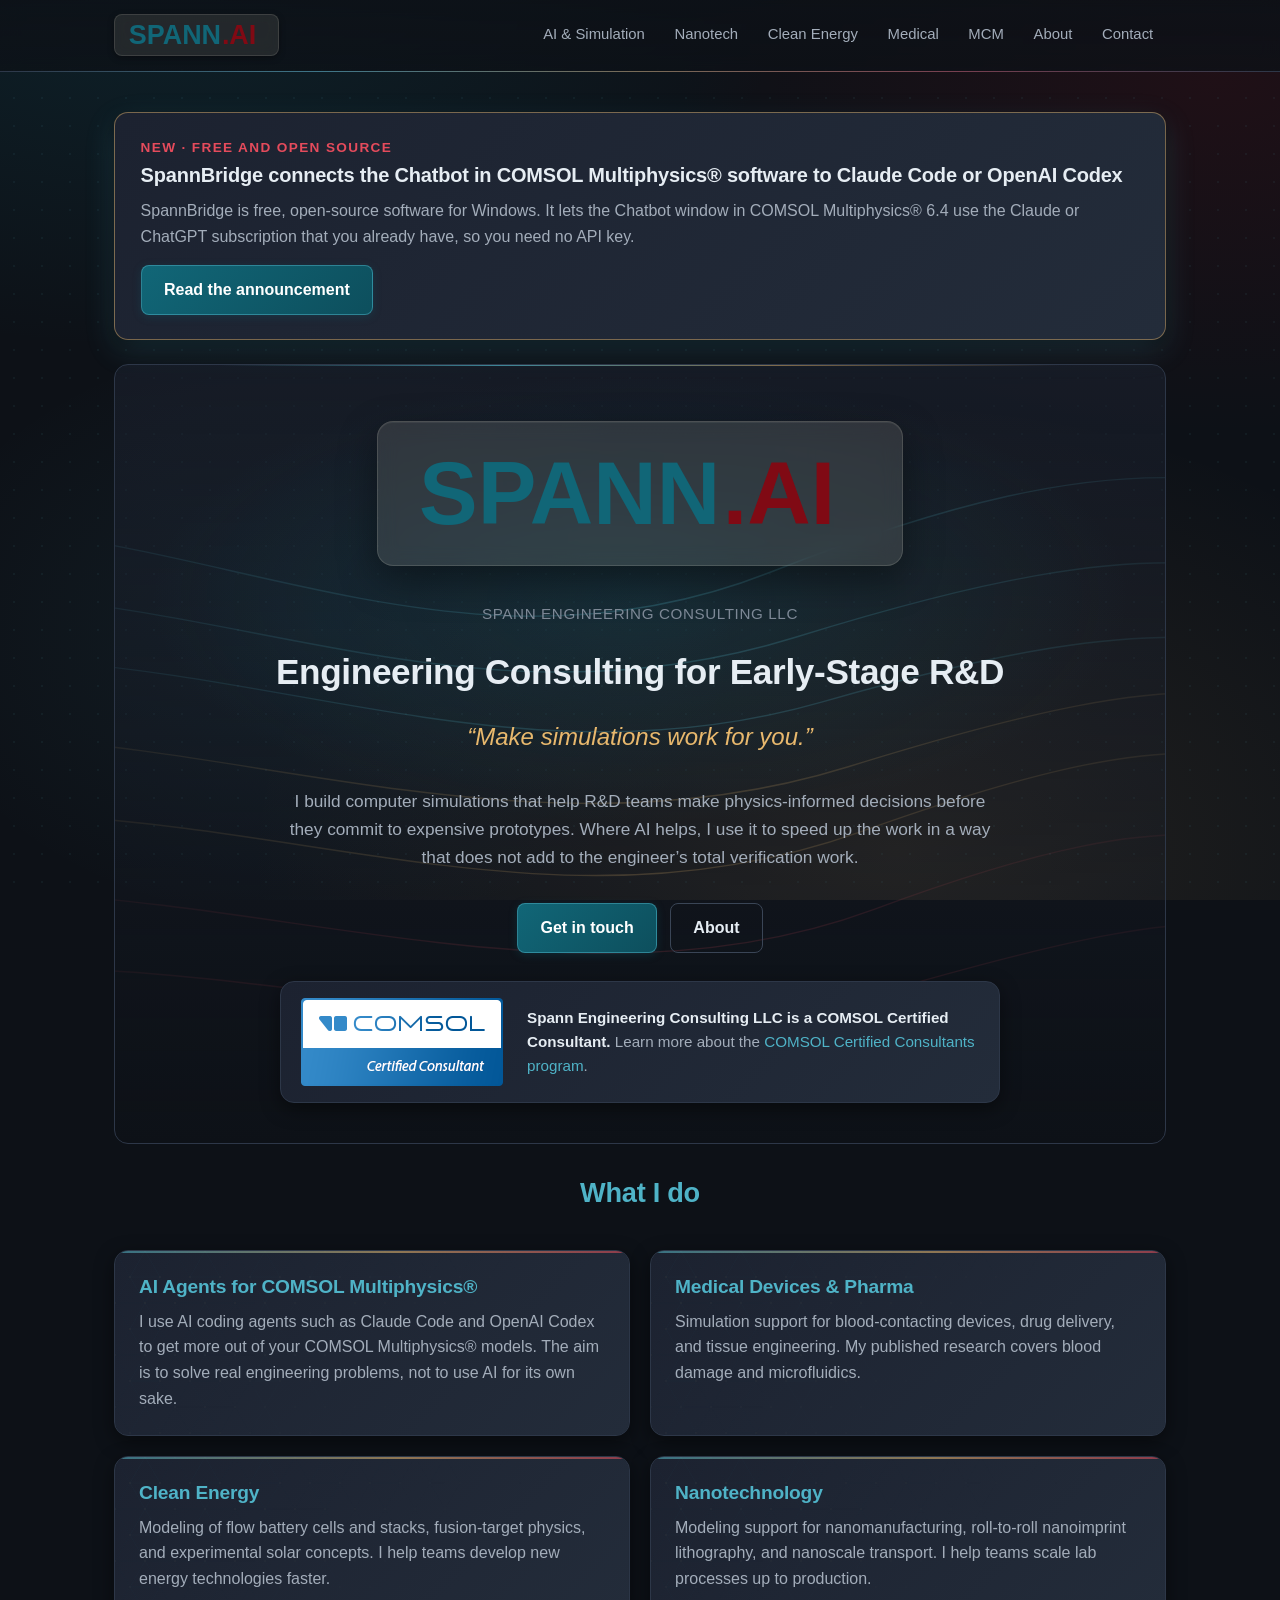
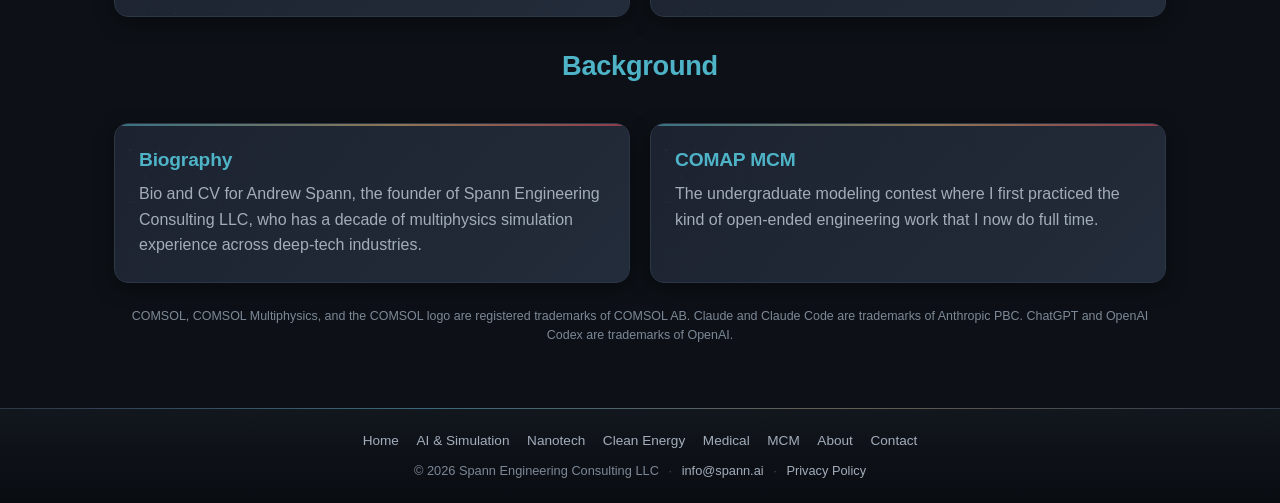
==== commit ffb4830b: "SpannBridge 1.0 release" ====
--- a/index.html
+++ b/index.html
@@ -3,8 +3,8 @@
 <head>
   <meta charset="UTF-8">
   <meta name="viewport" content="width=device-width, initial-scale=1.0">
-  <meta name="description" content="Spann Engineering Consulting LLC, a COMSOL Certified Consultant, offers engineering consulting services creating computer simulations for early-stage R&D. Make simulations work for you.">
-  <title>Spann Engineering Consulting LLC &mdash; Simulations for Early-Stage R&amp;D</title>
+  <meta name="description" content="Spann Engineering Consulting LLC, a COMSOL Certified Consultant, builds computer simulations for early-stage R&D.  Make simulations work for you.">
+  <title>Spann Engineering Consulting LLC &middot; Simulations for Early-Stage R&amp;D</title>
   <link rel="icon" type="image/svg+xml" href="assets/favicon.svg">
   <link rel="stylesheet" href="css/style.css">
 </head>
@@ -27,6 +27,19 @@
   </header>
 
   <main>
+    <section class="event" aria-label="Announcement" style="margin-top: 0;">
+      <p class="eyebrow">New &middot; Free and open source</p>
+      <h3>SpannBridge connects the Chatbot in COMSOL Multiphysics&reg; software to Claude Code or OpenAI Codex</h3>
+      <p>
+        SpannBridge is free, open-source software for Windows.  It lets the Chatbot window in
+        COMSOL Multiphysics&reg; 6.4 use the Claude or ChatGPT subscription that you already
+        have, so you need no API key.
+      </p>
+      <div class="btn-row" style="margin-top: 0.8rem;">
+        <a href="spannbridge/" class="btn">Read the announcement</a>
+      </div>
+    </section>
+
     <section class="hero">
       <div class="hero-logo-wrap">
         <img src="assets/logo.svg" alt="SPANN.AI logo" class="hero-logo">
@@ -35,9 +48,9 @@
       <h1>Engineering Consulting for Early-Stage R&amp;D</h1>
       <p class="tagline">&ldquo;Make simulations work for you.&rdquo;</p>
       <p class="intro">
-        I build computer simulations that help R&amp;D teams make physics-informed decisions 
-		before committing to expensive prototypes. When applicable, I use AI to meaningfully
-		speed up the workflow without creating more net verification work for the engineer.
+        I build computer simulations that help R&amp;D teams make physics-informed decisions
+        before they commit to expensive prototypes.  Where AI helps, I use it to speed up the
+        work in a way that does not add to the engineer&rsquo;s total verification work.
       </p>
       <div class="btn-row" style="justify-content: center;">
         <a href="contact.html" class="btn">Get in touch</a>
@@ -58,30 +71,29 @@
       <div class="card-grid cols-2">
         <a href="ai-simulation.html" class="card">
           <span class="card-top" aria-hidden="true"></span>
-          <h3>AI Agents Driving COMSOL Multiphysics&reg;</h3>
-          <p>A COMSOL Certified Consultant using AI coding agents such as Claude Code and OpenAI Codex 
-		  to get more out of your COMSOL Multiphysics&reg; models. Use AI to solve real problems and not just for AI's sake.</p>
+          <h3>AI Agents for COMSOL Multiphysics&reg;</h3>
+          <p>I use AI coding agents such as Claude Code and OpenAI Codex to get more out of
+          your COMSOL Multiphysics&reg; models.  The aim is to solve real engineering problems,
+          not to use AI for its own sake.</p>
         </a>
         <a href="medical.html" class="card">
           <span class="card-top" aria-hidden="true"></span>
           <h3>Medical Devices &amp; Pharma</h3>
-          <p>Simulation support for blood-contacting devices, drug delivery,
-          and tissue engineering, backed by published research in blood damage
-          and microfluidics.</p>
+          <p>Simulation support for blood-contacting devices, drug delivery, and tissue
+          engineering.  My published research covers blood damage and microfluidics.</p>
         </a>
         <a href="energy.html" class="card">
           <span class="card-top" aria-hidden="true"></span>
           <h3>Clean Energy</h3>
-          <p>Flow battery cell and stack modeling, fusion-target physics, and
-          experimental solar concepts. Helping novel energy technologies
-          mature faster.</p>
+          <p>Modeling of flow battery cells and stacks, fusion-target physics, and
+          experimental solar concepts.  I help teams develop new energy technologies
+          faster.</p>
         </a>
         <a href="nanotechnology.html" class="card">
           <span class="card-top" aria-hidden="true"></span>
           <h3>Nanotechnology</h3>
-          <p>Modeling support for nanomanufacturing, roll-to-roll nanoimprint
-          lithography, and nanoscale transport. Turning lab-scale
-          processes into something that can be built at scale.</p>
+          <p>Modeling support for nanomanufacturing, roll-to-roll nanoimprint lithography,
+          and nanoscale transport.  I help teams scale lab processes up to production.</p>
         </a>
       </div>
     </section>
@@ -92,21 +104,23 @@
         <a href="about.html" class="card">
           <span class="card-top" aria-hidden="true"></span>
           <h3>Biography</h3>
-          <p>Bio and CV for Andrew Spann &mdash; the engineer behind Spann
-          Engineering Consulting, with a decade of multiphysics simulation
-          work across deep-tech industries.</p>
+          <p>Bio and CV for Andrew Spann, the founder of Spann Engineering Consulting LLC,
+          who has a decade of multiphysics simulation experience across deep-tech
+          industries.</p>
         </a>
         <a href="mcm.html" class="card">
           <span class="card-top" aria-hidden="true"></span>
           <h3>COMAP MCM</h3>
-          <p>The undergraduate modeling contest where I cut my teeth on the
-          kind of open-ended engineering work I now do full time.</p>
+          <p>The undergraduate modeling contest where I first practiced the kind of
+          open-ended engineering work that I now do full time.</p>
         </a>
       </div>
     </section>
 
     <p class="trademark-note" style="text-align: center;">
       COMSOL, COMSOL Multiphysics, and the COMSOL logo are registered trademarks of COMSOL AB.
+      Claude and Claude Code are trademarks of Anthropic PBC.  ChatGPT and OpenAI Codex are
+      trademarks of OpenAI.
     </p>
   </main>
 
